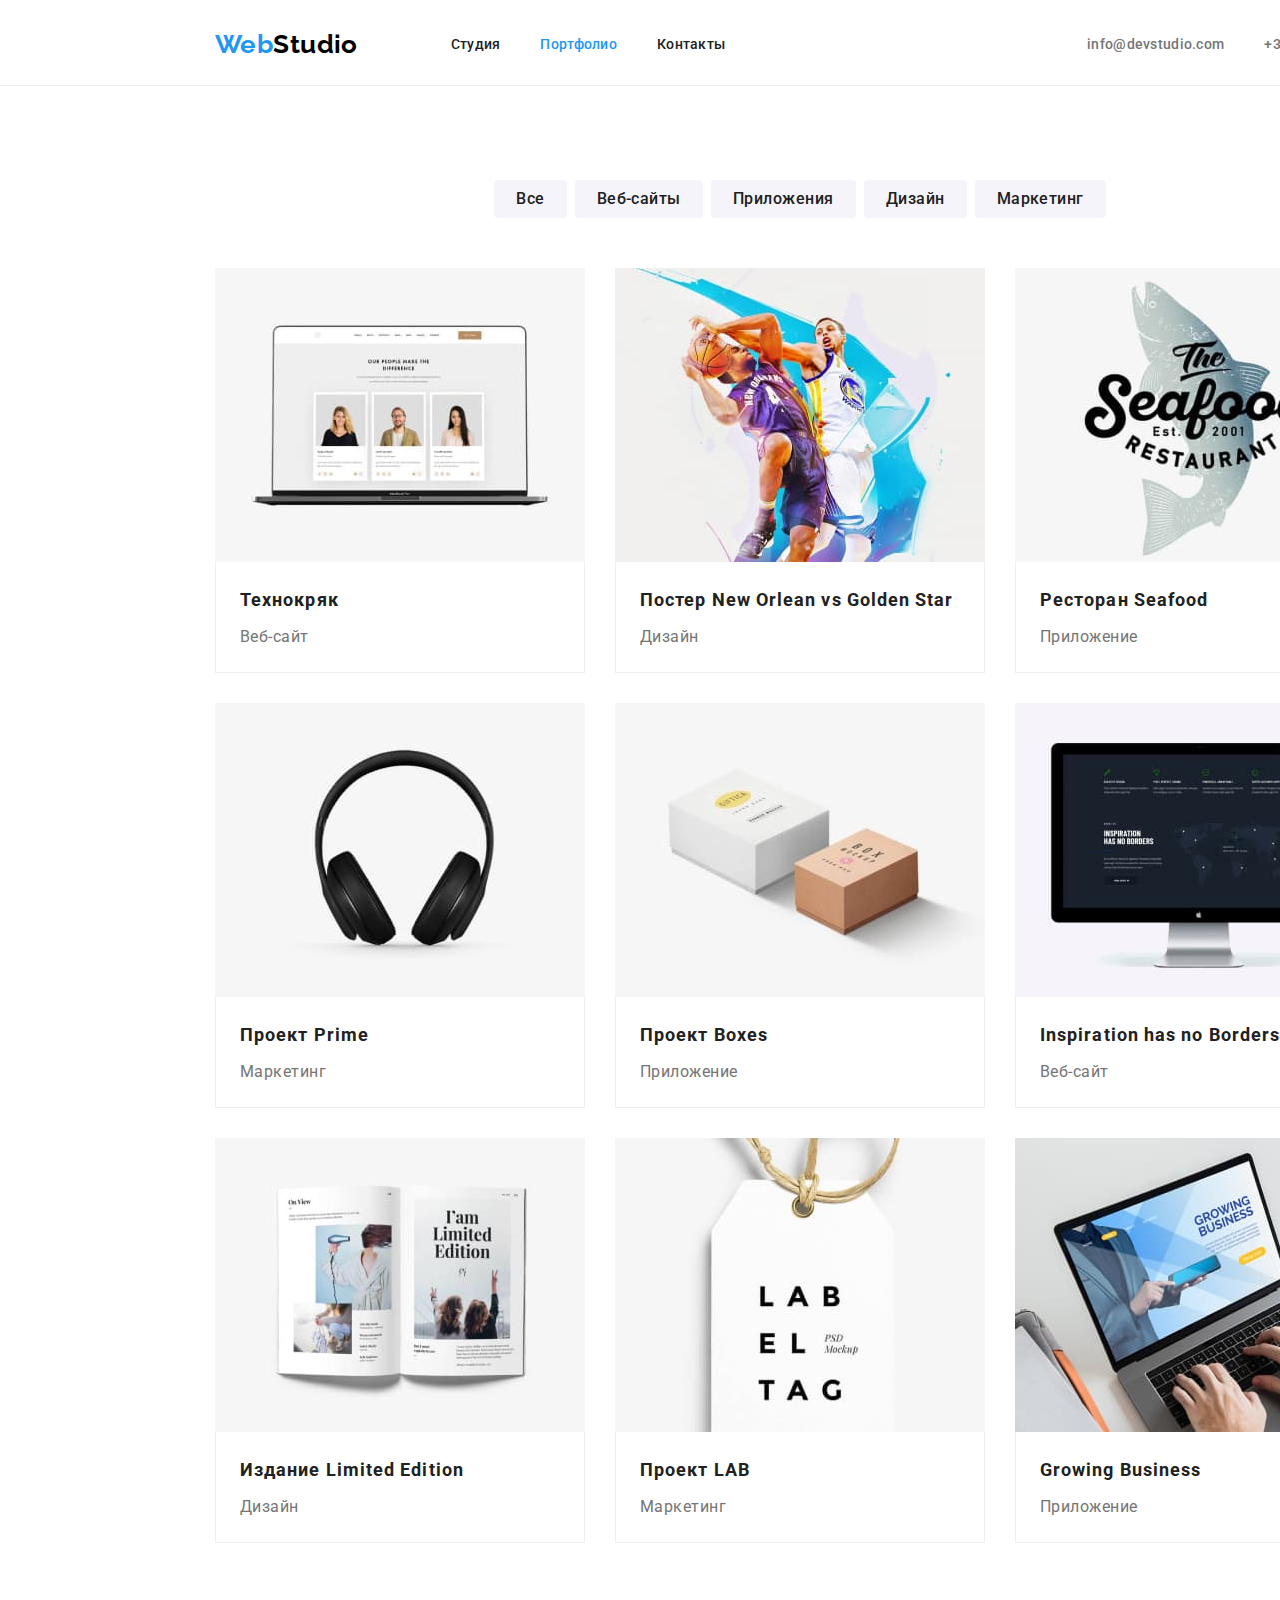
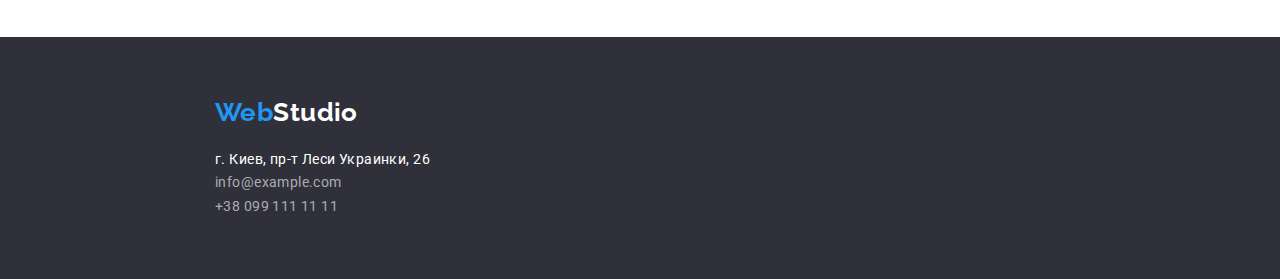
==== portfolio.html @ e00425e2 "hw4" ====
<!DOCTYPE html>
<html lang="ru">

<head>
    <meta charset="UTF-8">
    <meta http-equiv="X-UA-Compatible" content="IE=edge">
    <meta name="viewport" content="width=device-width, initial-scale=1.0">
    <title>Вебстудия</title>

    <link rel="preconnect" href="https://fonts.gstatic.com">
    <link
        href="https://fonts.googleapis.com/css2?family=Raleway:wght@700&family=Roboto:wght@400;500;700;900&display=swap"
        rel="stylesheet">
    <link rel="stylesheet" href="https://cdnjs.cloudflare.com/ajax/libs/modern-normalize/1.0.0/modern-normalize.min.css">
    <link rel="stylesheet" href="./css/style.css">
</head>

<body>
    <header class="header">
        <div class="container">
            <nav class="navigation">
                <a href="#" class="logo"><span class="logo-web">Web</span><span class="logo-studio">Studio</span></a>
                <ul class="list site-nav">
                    <li class="item"><a href="./index.html" class="nav-item">Студия</a></li>
                    <li class="item"><a href="./portfolio.html" class="nav-item  current">Портфолио</a></li>
                    <li class="item"><a href="#" class="nav-item" current>Контакты</a></li>
                </ul>
            </nav>
            <ul class="list auth-nav">
                <li class="item"><a href="mailto:info@devstudio.com" class="contacts-item">info@devstudio.com</a></li>
                <li class="item"><a href="tel:+380961111111" class="contacts-item">+38 096 111 11 11</a></li>
            </ul>                 
        </div>
    </header>

    <main>
        <section class="container section">
            <h1: hidden>Наши работы</h1:>
            <!-- Filters -->
        
            <ul class="filters list">
                <li class="item"><button type="button" class="btn btn-secondary">Все</li>
                <li class="item"><button type="button" class="btn btn-secondary">Веб-сайты</li>
                <li class="item"><button type="button" class="btn btn-secondary">Приложения</li>
                <li class="item"><button type="button" class="btn btn-secondary">Дизайн</li>
                <li class="item"><button type="button" class="btn btn-secondary">Маркетинг</li>
            </ul>      
            <!-- /Filters -->

            <!-- Projects -->        
            <ul class="projects list">
                <li class="item">
                    <img class="prodject-img" src="./images/img-portfolio/img-pf-1.jpg" alt="Три сотрудника компании" width="370">
                    <div class="prodject-dscr">
                        <h2 class="prodject-title">Технокряк</h2>
                        <p class="prodject-text">Веб-сайт</p>
                    </div>                       
                </li>
                <li class="item">
                    <img class="prodject-img" src="./images/img-portfolio/img-pf-2.jpg" alt="Два баскетболиста" width="370">
                    <div class="prodject-dscr">
                        <h2 class="prodject-title">Постер New Orlean vs Golden Star</h2>
                        <p class="prodject-text">Дизайн</p> 
                    </div>               
                </li>
                <li class="item">
                    <img class="prodject-img" src="./images/img-portfolio/img-pf-3.jpg" alt="Логотип морского ресторана" width="370">
                    <div class="prodject-dscr">
                        <h2 class="prodject-title">Ресторан Seafood</h2>
                        <p class="prodject-text">Приложение</p>
                    </div>               
                </li>
                <li class="item">
                    <img class="prodject-img" src="./images/img-portfolio/img-pf-4.jpg" alt="Наушники" width="370">
                    <div class="prodject-dscr">
                        <h2 class="prodject-title">Проект Prime</h2>
                        <p class="prodject-text">Маркетинг</p>   
                    </div>                     
                </li>
                <li class="item">
                    <img class="prodject-img" src="./images/img-portfolio/img-pf-5.jpg" alt="Две коробочки" width="370">
                    <div class="prodject-dscr">
                        <h2 class="prodject-title">Проект Boxes</h2>
                        <p class="prodject-text">Приложение</p>
                    </div>               
                </li>
                <li class="item">
                    <img class="prodject-img" src="./images/img-portfolio/img-pf-6.jpg" alt="Монитор" width="370">
                    <div class="prodject-dscr">
                        <h2 class="prodject-title">Inspiration has no Borders</h2>
                        <p class="prodject-text">Веб-сайт</p>  
                    </div>               
                </li>
                <li class="item">
                    <img class="prodject-img" src="./images/img-portfolio/img-pf-7.jpg" alt="Разворот журнала" width="370">
                    <div class="prodject-dscr">
                        <h2 class="prodject-title">Издание Limited Edition</h2>
                        <p class="prodject-text">Дизайн</p>                           
                    </div>               
                </li>
                <li class="item">
                    <img class="prodject-img" src="./images/img-portfolio/img-pf-8.jpg" alt="Бирка" width="370">
                    <div class="prodject-dscr">
                        <h2 class="prodject-title">Проект LAB</h2>
                        <p class="prodject-text">Маркетинг</p>                          
                    </div>               
                </li>
                <li class="item">
                    <img class="prodject-img" src="./images/img-portfolio/img-pf-9.jpg" alt="Работа на ноутбуке" width="370">
                    <div class="prodject-dscr">
                        <h2 class="prodject-title">Growing Business</h2>
                        <p class="prodject-text">Приложение</p>
                    </div>               
                </li>
            </ul>
        </section>
        <!-- /Projects -->

    </main>

    <footer class="footer">
        <div class="container">
            <a href="#" class="logo"><span class="logo-web">Web</span><span class="logo-studio-down">Studio</span></a>
            <address class="address">
                г. Киев, пр-т Леси Украинки, 26
                <ul class="list">
                    <li><a href="mailto:info@example.com" class="address-item">info@example.com</a></li>
                    <li><a href="tel:+380991111111" class="address-item">+38 099 111 11 11</a></li>
                </ul>
            </address>
        </div>
    </footer>
    
</body>
    
</html>
---- css/style.css ----
:root {
    --primary-text-color: #212121;
    --text-color-light: #757575;
    --accent-color: #2196f3;
    --text-color-white: #ffffff;
    --text-color-black: #000000;
    --text-color-footer-auth: rgba(255, 255, 255, 0.6);
    --bgc-color-secondary: #f5f4fa;
    --bgc-color: #2f303a;
    --border-color: #eeeeee;
}

html {
    box-sizing: border-box;
}

*,
*::before,
*::after {
    box-sizing: inherit;
}

body {
    background-color: var(--text-color-white);
    color: var(--primary-text-color);
    font-family: 'Roboto', sans-serif;
    font-style: normal;
    font-weight: 400;
    font-size: 14px;
    letter-spacing: 0.03em;
    width: 1600px;
}

h1,
h2,
h3,
p {
    margin: 0;
    padding: 0;
}

.list {
    padding-inline: 0;
    margin: 0;
    padding: 0;
    list-style: none;
}

.container {
    margin-left: auto;
    margin-right: auto;
    width: 1200px;
    padding-left: 15px;
    padding-right: 15px;
}

.section {
    padding-top: 94px;
    padding-bottom: 94px;
}

.section:nth-child(2n + 4) {
    background-color: var(--bgc-color-secondary);
}

/* logo */
.header .logo {
    margin-right: 93px;
}

.logo {
    font-family: 'Raleway', sans-serif;
    font-weight: 700;
    font-size: 26px;
    line-height: 1.19;
    text-decoration: none;
}

.logo-web {
    color: var(--accent-color);
}

.logo-studio {
    color: var(--text-color-black);
}

.logo-studio-down {
    color: var(--text-color-white);
}
/* /logo */

/* NAVIGATION */
.header {
    padding-top: 29px;
    padding-bottom: 25px;
    border-bottom: 1px solid #ececec;
}

.header .container {
    display: flex;
    align-items: center;
}

.navigation {
    display: flex;
    align-items: center;
}

.header .list {
    display: flex;
    align-items: center;
}

.auth-nav {
    display: flex;
    margin-left: auto;
}

/* .site-nav .item:not(:last-child),
.auth-nav .item:not(:last-child) {
    margin-right: 50px;
} */

.site-nav .item + .item,
.auth-nav .item + .item {
    margin-left: 40px;
}

.nav-item {
    padding: 32px 0;

    text-decoration: none;
    color: var(--primary-text-color);
    font-weight: 500;
    line-height: 1.14;
    letter-spacing: 0.02em;
}

.nav-item.current {
    color: var(--accent-color);
}

.nav-item:hover,
.nav-item:focus {
    color: var(--accent-color);
}

.contacts-item {
    padding: 32px 0;

    color: var(--text-color-light);

    font-weight: 500;
    font-size: 14px;
    line-height: 1.14;
    letter-spacing: 0.02em;
    text-decoration: none;
}

.contacts-item:hover,
.contacts-item:focus {
    color: var(--accent-color);
}
/* /NAVIGATION */

/* HERO */
.main-section {
    background-color: var(--bgc-color);
}

.main-section .container {
    padding: 200px 0;
    text-align: center;
}

.main-title {
    color: var(--text-color-white);

    text-transform: uppercase;
    font-weight: 900;
    font-size: 44px;
    line-height: 1.36;
    letter-spacing: 0.06em;
}

.box-main-title {
    width: 696px;
    margin: 0 auto 30px auto;
}

.btn {
    cursor: pointer;
    border-radius: 4px;
    border: 3px solid transparent;
}

.btn-primary {
    padding: 10px 32px;

    color: var(--text-color-white);
    background-color: var(--accent-color);

    font-weight: 700;
    font-size: 16px;
    line-height: 1.87;
    letter-spacing: 0.06em;
}

.btn-secondary {
    padding: 6px 22px;

    color: var(--primary-text-color);
    background-color: var(--bgc-color-secondary);

    font-weight: 500;
    font-size: 16px;
    line-height: 1.62;
    letter-spacing: 0.03em;
}

.btn-secondary:hover,
.btn-secondary:focus {
    color: var(--text-color-white);
    background-color: var(--accent-color);
}
/* /HERO */

/* FEATURES */
.feature-list {
    display: flex;
}

.feature-list .item {
    width: 270px;
}

.feature-list .item + .item {
    margin-left: 30px;
    display: block;
}

.section.no-padding {
    padding-bottom: 0;
}

.features-title {
    margin-bottom: 10px;

    font-size: inherit;
    font-weight: 700;
    line-height: 1.14;
    text-transform: uppercase;
}

.features-text {
    color: var(--text-color-light);
    line-height: 1.71;
}
/* /FEATURES */

/* ABOUT */
.about-list {
    display: flex;
    justify-content: space-between;
}

.section-title {
    margin-bottom: 50px;

    font-weight: 700;
    font-size: 36px;
    line-height: 1.16;
    text-align: center;
}

.about-img {
    display: block;
}
/* /ABOUT */

/* TEAM */
.team-list .item {
    display: block;
    background-color: var(--text-color-white);
    text-align: center;
    box-shadow: 0px 1px 3px rgba(0, 0, 0, 0.12), 0px 1px 1px rgba(0, 0, 0, 0.14),
        0px 2px 1px rgba(0, 0, 0, 0.2);
    border-radius: 0px 0px 4px 4px;
}

.team-list {
    display: flex;
    justify-content: space-between;
}

.team-dscr {
    padding-top: 30px;
    padding-bottom: 30px;
    width: 270px;
}

.team-card-title {
    margin-bottom: 10px;

    color: var(--primary-text-color);

    font-weight: 500;
    font-size: 16px;
    line-height: 1.18;
}

.team-card-text {
    color: var(--text-color-light);

    font-size: 16px;
    line-height: 1.18;
}

.team-card-img {
    display: block;
}
/* /TEAM */

/* FOOTER */
.footer {
    padding: 60px 0;
    background-color: var(--bgc-color);
}

.address {
    margin-top: 20px;

    font-style: normal;
    line-height: 1.71;
    color: var(--text-color-white);
}

.address-item {
    display: block;
    /* margin-top: 9px; */
    text-decoration: none;
    color: var(--text-color-footer-auth);
}

.address .item {
    margin-top: 9px;
}

.address-item:hover,
.address-item:focus {
    color: var(--accent-color);
}
/* FOOTER */

/* PAGE PORTFOLIO */

/* FILTERS */
.container .filters {
    display: flex;
    justify-content: center;
    margin-bottom: 50px;
}

.filters .item + .item {
    margin-left: 8px;
}

.btn-secondary {
    color: var(--primary-text-color);
    background-color: var(--bgc-color-secondary);

    font-weight: 500;
    font-size: 16px;
    line-height: 1.62;

    padding: 6px 22px;
    border-radius: 4px;
    border: none;
}

.btn-secondary:hover,
.btn-secondary:focus {
    color: var(--text-color-white);
    background-color: var(--accent-color);
}
/* /FILTERS */

/* PROJECTS */
.projects {
    display: flex;
    flex-wrap: wrap;
}

.prodject-title {
    margin-bottom: 4px;

    color: var(--primary-text-color);
    font-weight: 700;

    font-size: 18px;
    line-height: 2;
    letter-spacing: 0.06em;
}

.prodject-text {
    font-size: 16px;
    line-height: 1.87;
    letter-spacing: 0.03em;
    color: var(--text-color-light);
}

.prodject-img {
    display: block;
}

.projects .item {
    margin-right: 30px;
    margin-bottom: 30px;
    width: 370px;
}

.projects .item:nth-child(3n) {
    margin-right: 0;
}

.projects .item:nth-last-child(-n + 3) {
    margin-bottom: 0;
}

.prodject-dscr {
    border: 1px solid var(--border-color);
    border-top: none;
    padding: 20px 24px;
}

/* .projects .item {
    margin-bottom: 30px;
} */

/* /PROJECTS */
/* /PORTFOLIO */ ;
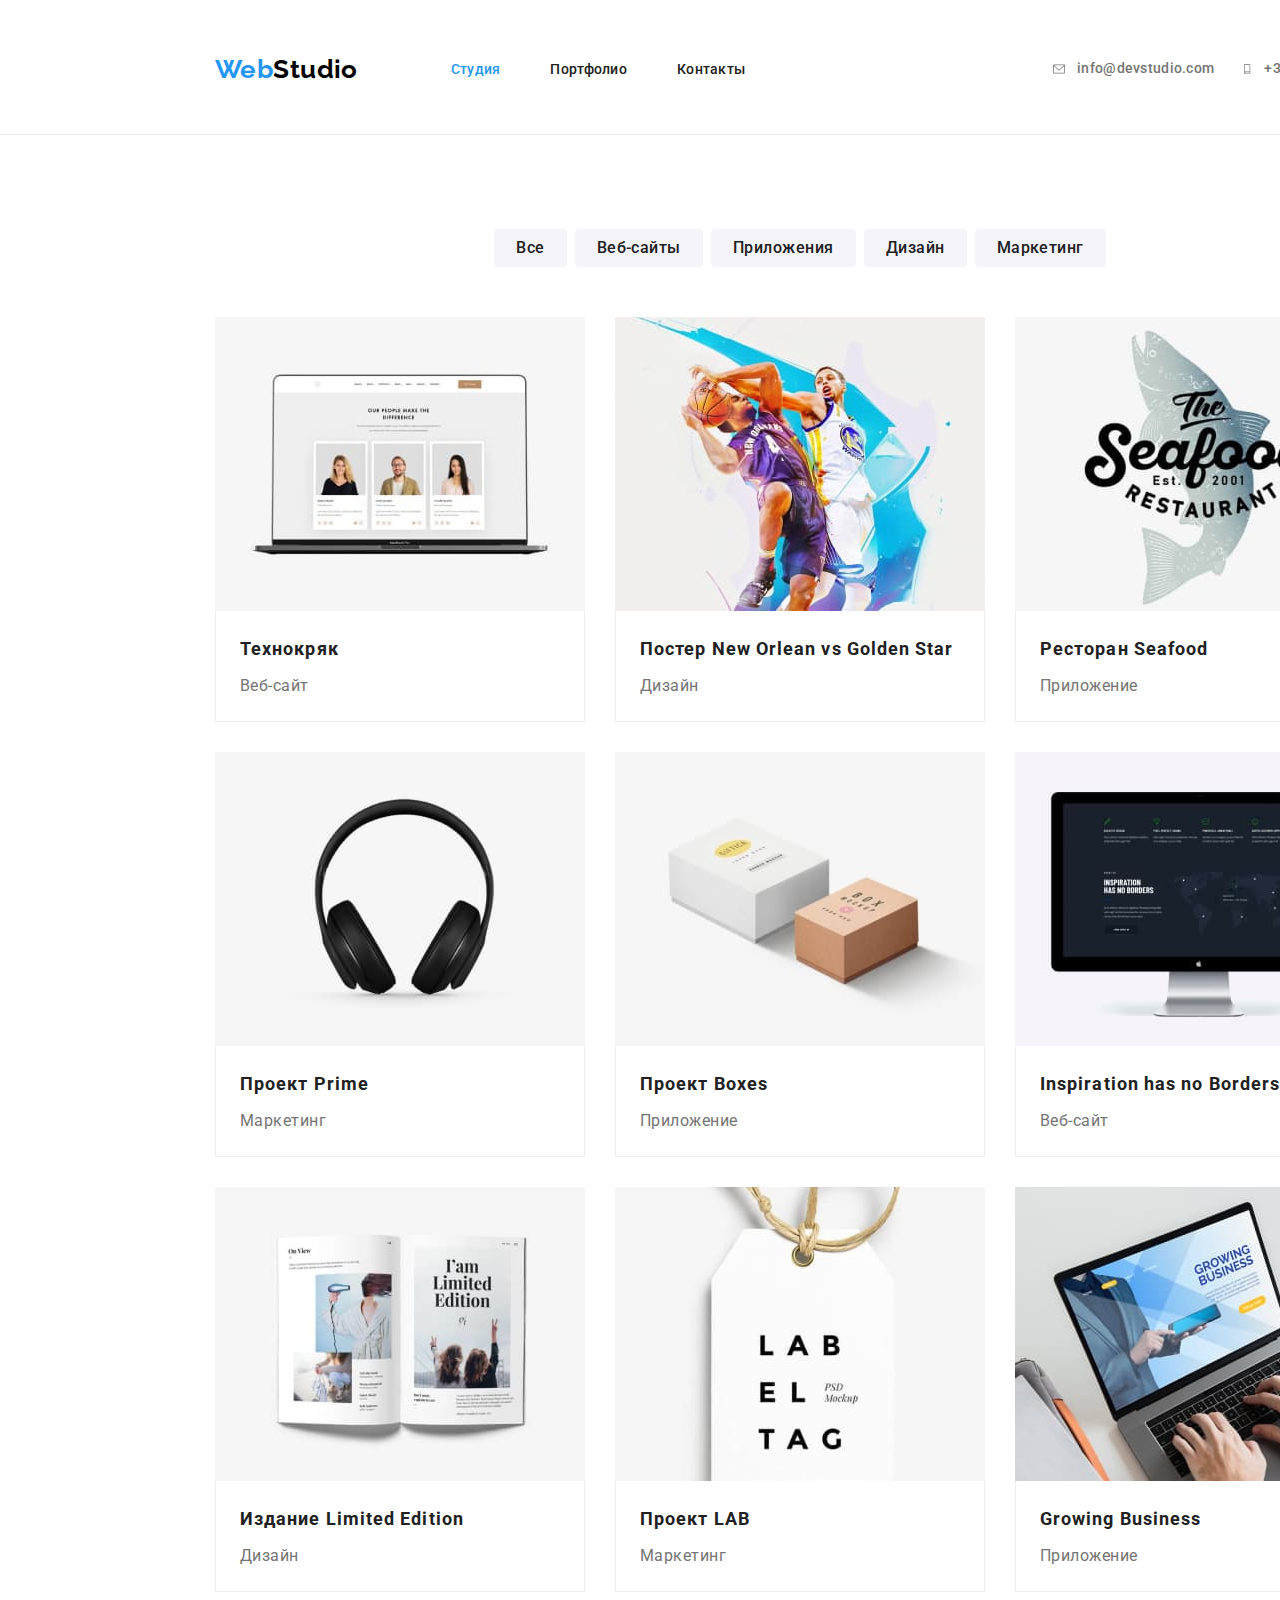
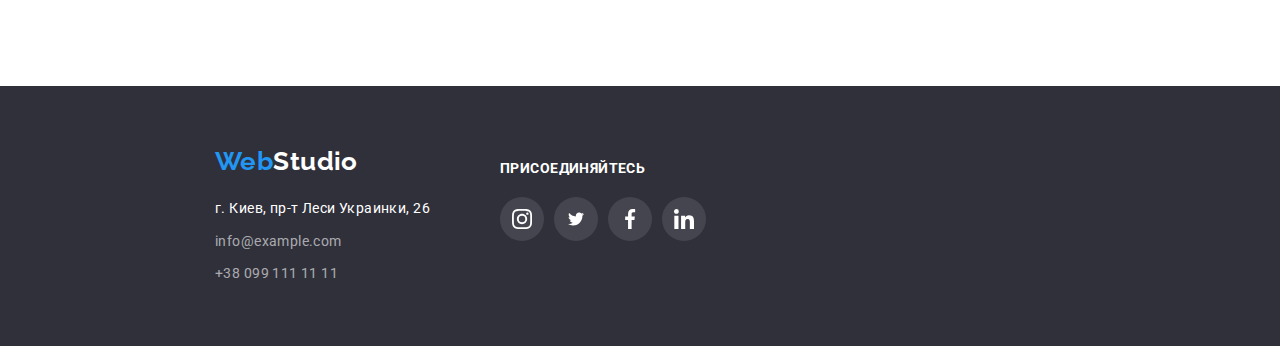
==== commit a0af1f99: "hw4 вместо hw3" ====
--- a/portfolio.html
+++ b/portfolio.html
@@ -21,29 +21,45 @@
             <nav class="navigation">
                 <a href="#" class="logo"><span class="logo-web">Web</span><span class="logo-studio">Studio</span></a>
                 <ul class="list site-nav">
-                    <li class="item"><a href="./index.html" class="nav-item">Студия</a></li>
-                    <li class="item"><a href="./portfolio.html" class="nav-item  current">Портфолио</a></li>
-                    <li class="item"><a href="#" class="nav-item" current>Контакты</a></li>
+                    <li class="item"><a href="./index.html" class="nav-item current">Студия</a></li>
+                    <li class="item"><a href="./portfolio.html" class="nav-item">Портфолио</a></li>
+                    <li class="item"><a href="#" class="nav-item">Контакты</a></li>
                 </ul>
             </nav>
             <ul class="list auth-nav">
-                <li class="item"><a href="mailto:info@devstudio.com" class="contacts-item">info@devstudio.com</a></li>
-                <li class="item"><a href="tel:+380961111111" class="contacts-item">+38 096 111 11 11</a></li>
-            </ul>                 
+                <li class="item">
+                    <a class="contacts-item" href="mailto:info@devstudio.com">
+                        <svg class="contact-icon" width="16" height="12">
+                            <use href="./images/sprite.svg#icon-envelope"></use>
+                        </svg>
+                        info@devstudio.com
+                    </a>
+                </li>
+                <li class="item">
+                    <a class="contacts-item" href="tel:+380961111111">
+                        <svg class="contact-icon" width="10" height="16">
+                            <use href="./images/sprite.svg#icon-smartphone"></use>
+                        </svg>
+                        +38 096 111 11 11
+                    </a>
+                </li>
+            </ul>
+    
         </div>
     </header>
 
+
     <main>
         <section class="container section">
-            <h1: hidden>Наши работы</h1:>
+            <h1 hidden>Наши работы</h1>
             <!-- Filters -->
         
             <ul class="filters list">
-                <li class="item"><button type="button" class="btn btn-secondary">Все</li>
-                <li class="item"><button type="button" class="btn btn-secondary">Веб-сайты</li>
-                <li class="item"><button type="button" class="btn btn-secondary">Приложения</li>
-                <li class="item"><button type="button" class="btn btn-secondary">Дизайн</li>
-                <li class="item"><button type="button" class="btn btn-secondary">Маркетинг</li>
+                <li class="item"><button type="button" class="btn btn-secondary">Все</button></li>
+                <li class="item"><button type="button" class="btn btn-secondary">Веб-сайты</button></li>
+                <li class="item"><button type="button" class="btn btn-secondary">Приложения</button></li>
+                <li class="item"><button type="button" class="btn btn-secondary">Дизайн</button></li>
+                <li class="item"><button type="button" class="btn btn-secondary">Маркетинг</button></li>
             </ul>      
             <!-- /Filters -->
 
@@ -119,17 +135,56 @@
     </main>
 
     <footer class="footer">
-        <div class="container">
-            <a href="#" class="logo"><span class="logo-web">Web</span><span class="logo-studio-down">Studio</span></a>
-            <address class="address">
-                г. Киев, пр-т Леси Украинки, 26
-                <ul class="list">
-                    <li><a href="mailto:info@example.com" class="address-item">info@example.com</a></li>
-                    <li><a href="tel:+380991111111" class="address-item">+38 099 111 11 11</a></li>
+        <div class="container footer-box">
+            <div class="auth-footer">
+                <a href="#" class="logo"><span class="logo-web">Web</span><span class="logo-studio-down">Studio</span></a>
+                <address class="address">
+                    г. Киев, пр-т Леси Украинки, 26
+                    <ul class="list">
+                        <li class="item"><a href="mailto:info@example.com" class="address-item">info@example.com</a></li>
+                        <li class="item"><a href="tel:+380991111111" class="address-item">+38 099 111 11 11</a></li>
+                    </ul>
+                </address>
+            </div>
+            <div class="social-footer">
+                <p class="social-title">Присоединяйтесь</p>
+                <ul class="social-list-footer list">
+                    <li class="social-item">
+                        <a class="social-link social-link-footer" href="" aria-label="Иконка Инстаграм">
+                            <svg class="social-icon-footer" width="20" height="20">
+                                <use href="./images/sprite.svg#icon-instagram"></use>
+                            </svg>
+                        </a>
+                    </li>
+                    <li class="social-item">
+                        <a class="social-link social-link-footer" href="" aria-label="Иконка Твиттер">
+                            <svg class="social-icon-footer" width="20" height="16">
+                                <use href="./images/sprite.svg#icon-twitter"></use>
+                            </svg>
+                        </a>
+                    </li>
+                    <li class="social-item">
+                        <a class="social-link social-link-footer" href="" aria-label="Иконка Фэйсбук">
+                            <svg class="social-icon-footer" width="20" height="20">
+                                <use href="./images/sprite.svg#icon-facebook"></use>
+                            </svg>
+                        </a>
+                    </li>
+                    <li class="social-item">
+                        <a class="social-link social-link-footer" href="" aria-label="Иконка Линкедин">
+                            <svg class="social-icon-footer" width="20" height="20">
+                                <use href="./images/sprite.svg#icon-linkedin"></use>
+                            </svg>
+                        </a>
+                    </li>
                 </ul>
-            </address>
+    
+            </div>
+    
         </div>
+    
     </footer>
+
     
 </body>
     
--- a/css/style.css
+++ b/css/style.css
@@ -8,6 +8,8 @@
     --bgc-color-secondary: #f5f4fa;
     --bgc-color: #2f303a;
     --border-color: #eeeeee;
+    --bgc-img: rgba(47, 48, 58, 0.4);
+    --icon-color: #afb1b8;
 }
 
 html {
@@ -121,9 +123,12 @@
     margin-right: 50px;
 } */
 
-.site-nav .item + .item,
+.site-nav .item + .item {
+    margin-left: 50px;
+}
+
 .auth-nav .item + .item {
-    margin-left: 40px;
+    margin-left: 30px;
 }
 
 .nav-item {
@@ -146,10 +151,11 @@
 }
 
 .contacts-item {
+    display: inline-flex;
+    align-items: center;
+    background-size: contain;
     padding: 32px 0;
-
     color: var(--text-color-light);
-
     font-weight: 500;
     font-size: 14px;
     line-height: 1.14;
@@ -157,15 +163,37 @@
     text-decoration: none;
 }
 
+.contact-icon {
+    margin-right: 10px;
+    fill: var(--text-color-light);
+    background-size: contain;
+}
+
 .contacts-item:hover,
 .contacts-item:focus {
     color: var(--accent-color);
 }
+
+.contacts-item:hover .contact-icon,
+.contacts-item:focus .contact-icon {
+    fill: var(--accent-color);
+}
+
 /* /NAVIGATION */
 
 /* HERO */
 .main-section {
+    max-width: 1600px;
+    height: 600px;
+    background-size: cover;
+    background-position: center;
+    background-image: linear-gradient(
+            rgba(47, 48, 58, 0.4),
+            rgba(47, 48, 58, 0.4)
+        ),
+        url(../images/img-main/bg-hero.jpg);
     background-color: var(--bgc-color);
+    background-repeat: no-repeat;
 }
 
 .main-section .container {
@@ -256,6 +284,49 @@
     color: var(--text-color-light);
     line-height: 1.71;
 }
+
+.feature-box {
+    display: flex;
+    align-items: center;
+    justify-content: center;
+    margin-bottom: 30px;
+    width: 270px;
+    height: 120px;
+    background-color: var(--bgc-color-secondary);
+}
+
+/* .antenna::before {
+    content: '';
+    background-image: url(../images/icon/antenna.svg);
+}
+
+.clock::before {
+    content: '';
+    background-image: url(../images/icon/clock.svg);
+}
+
+.diagram::before {
+    content: '';
+    background-image: url(../images/icon/diagram.svg);
+}
+
+.astronaut::before {
+    content: '';
+    background-image: url(../images/icon/astronaut.svg);
+}
+
+.features-title::before {
+    content: '';
+
+    background-repeat: no-repeat;
+    background-position: center;
+
+    margin-bottom: 30px;
+    display: block;
+    width: 270px;
+    height: 120px;
+    background-color: var(--bgc-color-secondary);
+} */
 /* /FEATURES */
 
 /* ABOUT */
@@ -314,19 +385,90 @@
 
     font-size: 16px;
     line-height: 1.18;
+
+    margin-bottom: 16px;
 }
 
 .team-card-img {
     display: block;
 }
+
+.social-list {
+    display: flex;
+    justify-content: space-between;
+    margin: 0;
+    padding-left: 32px;
+    padding-right: 32px;
+}
+
+.social-link {
+    display: flex;
+    justify-content: center;
+    align-items: center;
+    width: 44px;
+    height: 44px;
+    border-radius: 50%;
+    cursor: pointer;
+}
+
+.social-link:hover {
+    background-color: var(--accent-color);
+}
+
+.social-link:hover .social-icon {
+    fill: var(--text-color-white);
+}
+
+.social-icon {
+    fill: var(--icon-color);
+}
+
+/* .social-item:not(:last-child) {
+    margin-right: 10px;
+} */
+
 /* /TEAM */
+
+/* CLIENTS */
+.clients-list {
+    display: inline-flex;
+    padding: 0 215px;
+}
+.client-box {
+    display: flex;
+    align-items: center;
+    justify-content: center;
+    width: 170px;
+    height: 92px;
+    border: 1px solid var(--icon-color);
+    border-radius: 4px;
+}
+.clients-list li + li {
+    margin-left: 30px;
+}
+
+.client-icon {
+    fill: #afb1b8;
+}
+
+.client-box:hover {
+    border: 1px solid var(--accent-color);
+}
+.client-box:hover .client-icon {
+    fill: var(--accent-color);
+}
+
+/* /CLIENTS */
 
 /* FOOTER */
 .footer {
-    padding: 60px 0;
     background-color: var(--bgc-color);
 }
 
+.footer-box {
+    display: flex;
+    justify-content: flex-start;
+}
 .address {
     margin-top: 20px;
 
@@ -350,6 +492,50 @@
 .address-item:focus {
     color: var(--accent-color);
 }
+
+.social-title {
+    font-weight: 700;
+    font-size: 14px;
+    line-height: 1.14em;
+    letter-spacing: 0.03em;
+    color: var(--text-color-white);
+    text-transform: uppercase;
+    margin-bottom: 20px;
+}
+
+.social-link-footer {
+    background-color: rgba(255, 255, 255, 0.1);
+}
+
+.social-list-footer .social-item:not(:last-child) {
+    margin-right: 10px;
+}
+
+.social-link-footer:hover {
+    fill: var(--text-color-white);
+}
+
+.social-icon-footer {
+    fill: var(--text-color-white);
+}
+
+.social-footer {
+    margin-left: 70px;
+    padding-top: 75px;
+    padding-bottom: 97px;
+    align-items: flex-start;
+}
+
+.auth-footer {
+    padding: 60px 0;
+}
+
+.social-list-footer {
+    display: flex;
+    /* justify-content: ; */
+    /* margin: 0; */
+}
+
 /* FOOTER */
 
 /* PAGE PORTFOLIO */
@@ -382,6 +568,8 @@
 .btn-secondary:focus {
     color: var(--text-color-white);
     background-color: var(--accent-color);
+    box-shadow: 0px 3px 1px rgba(0, 0, 0, 0.1), 0px 1px 2px rgba(0, 0, 0, 0.08),
+        0px 2px 2px rgba(0, 0, 0, 0.12);
 }
 /* /FILTERS */
 
@@ -426,6 +614,11 @@
 .projects .item:nth-last-child(-n + 3) {
     margin-bottom: 0;
 }
+.projects .item:hover,
+.projects .item:focus {
+    box-shadow: 0px 1px 1px rgba(0, 0, 0, 0.12), 0px 4px 4px rgba(0, 0, 0, 0.06),
+        1px 4px 6px rgba(0, 0, 0, 0.16);
+}
 
 .prodject-dscr {
     border: 1px solid var(--border-color);
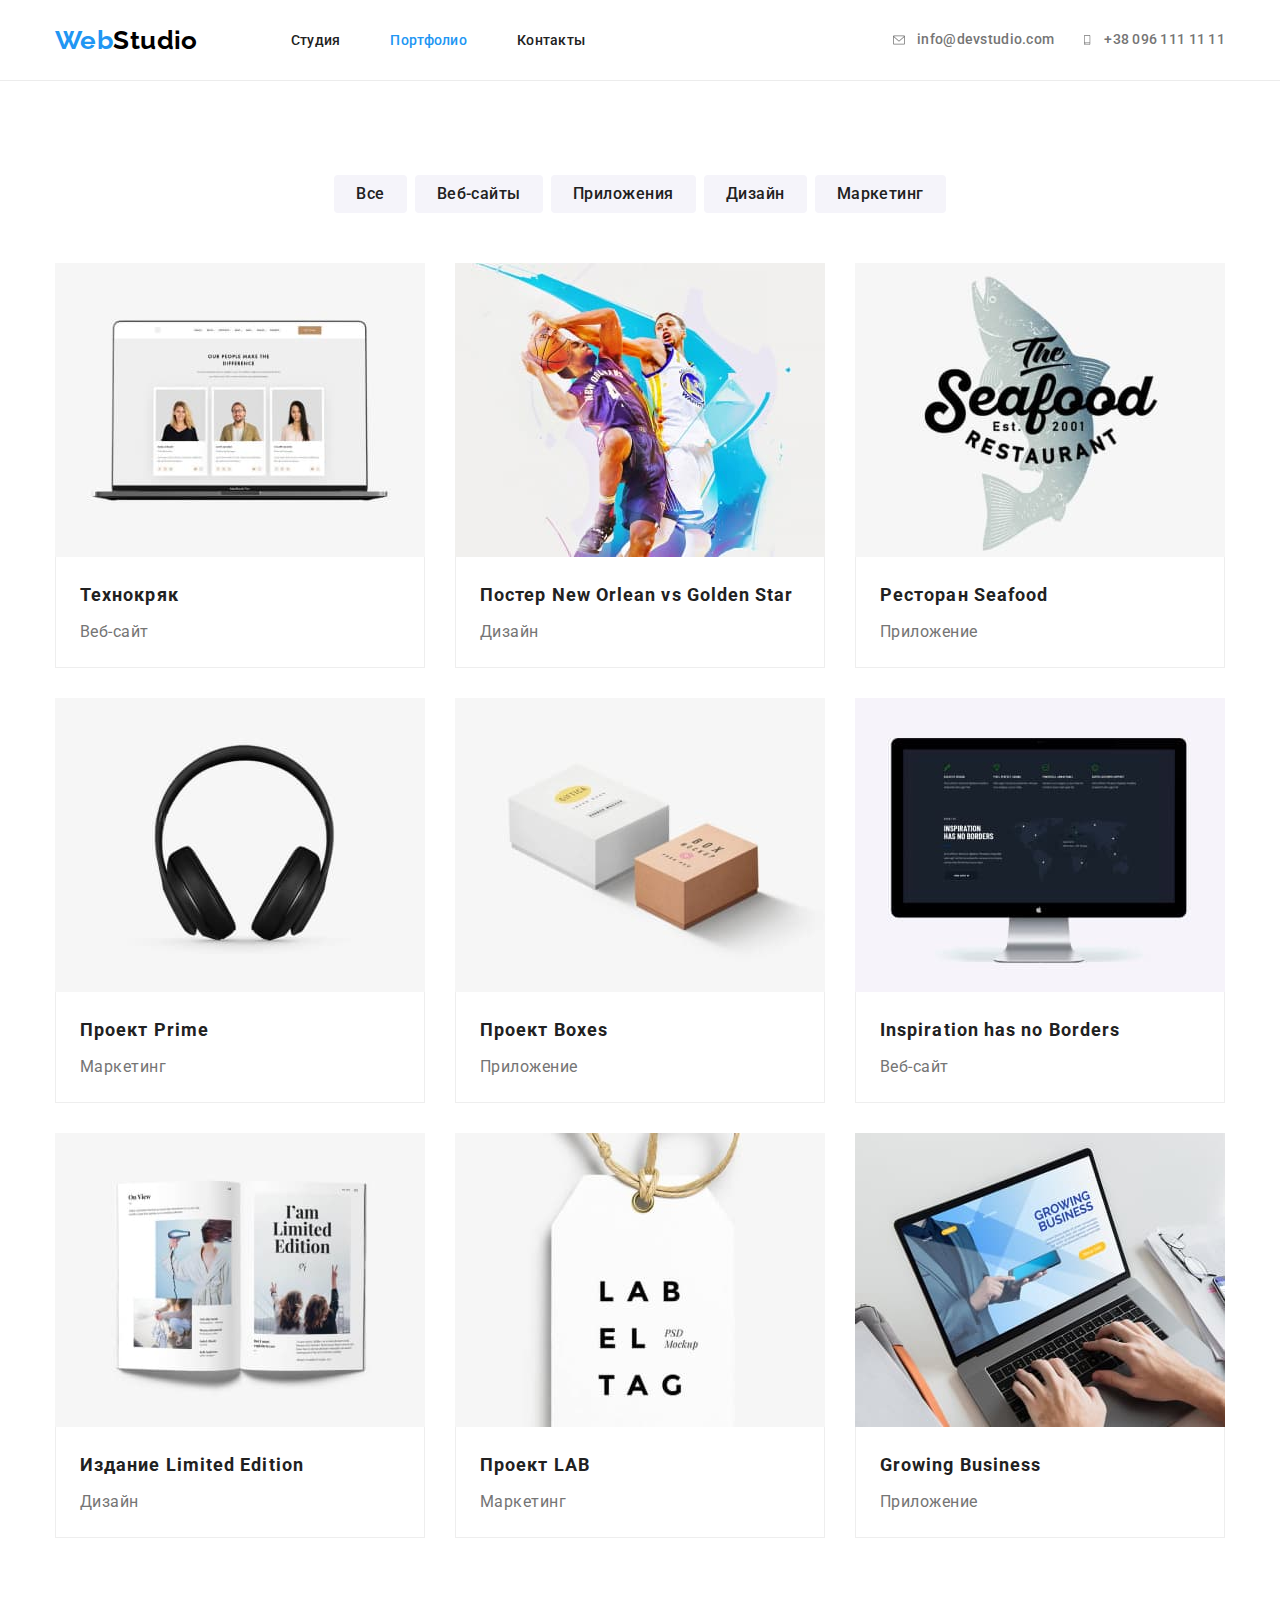
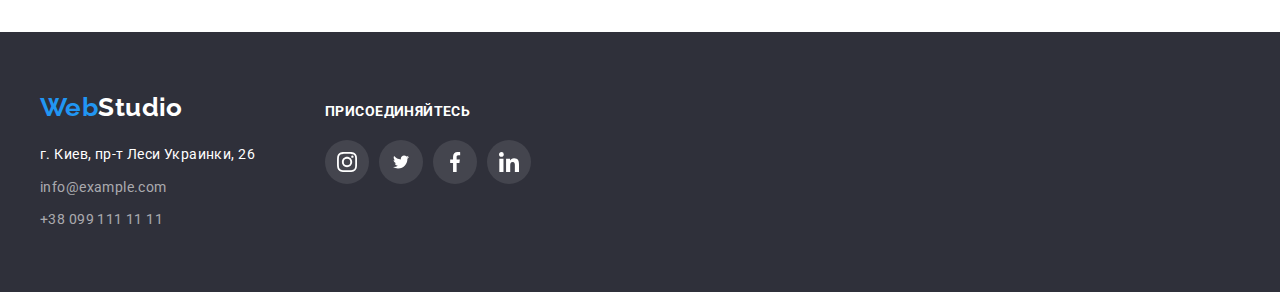
==== commit df4e4e2b: "hw4 after correction" ====
--- a/portfolio.html
+++ b/portfolio.html
@@ -21,8 +21,8 @@
             <nav class="navigation">
                 <a href="#" class="logo"><span class="logo-web">Web</span><span class="logo-studio">Studio</span></a>
                 <ul class="list site-nav">
-                    <li class="item"><a href="./index.html" class="nav-item current">Студия</a></li>
-                    <li class="item"><a href="./portfolio.html" class="nav-item">Портфолио</a></li>
+                    <li class="item"><a href="./index.html" class="nav-item">Студия</a></li>
+                    <li class="item"><a href="./portfolio.html" class="nav-item  current">Портфолио</a></li>
                     <li class="item"><a href="#" class="nav-item">Контакты</a></li>
                 </ul>
             </nav>
--- a/css/style.css
+++ b/css/style.css
@@ -23,6 +23,8 @@
 }
 
 body {
+    max-width: 1600px;
+    margin: 0 auto;
     background-color: var(--text-color-white);
     color: var(--primary-text-color);
     font-family: 'Roboto', sans-serif;
@@ -30,7 +32,6 @@
     font-weight: 400;
     font-size: 14px;
     letter-spacing: 0.03em;
-    width: 1600px;
 }
 
 h1,
@@ -93,8 +94,6 @@
 
 /* NAVIGATION */
 .header {
-    padding-top: 29px;
-    padding-bottom: 25px;
     border-bottom: 1px solid #ececec;
 }
 
@@ -365,9 +364,11 @@
 }
 
 .team-dscr {
+    width: 270px;
     padding-top: 30px;
     padding-bottom: 30px;
-    width: 270px;
+    padding-left: 32px;
+    padding-right: 32px;
 }
 
 .team-card-title {
@@ -397,8 +398,6 @@
     display: flex;
     justify-content: space-between;
     margin: 0;
-    padding-left: 32px;
-    padding-right: 32px;
 }
 
 .social-link {
@@ -432,14 +431,13 @@
 /* CLIENTS */
 .clients-list {
     display: inline-flex;
-    padding: 0 215px;
 }
 .client-box {
     display: flex;
     align-items: center;
     justify-content: center;
     width: 170px;
-    height: 92px;
+    height: 90px;
     border: 1px solid var(--icon-color);
     border-radius: 4px;
 }
@@ -467,7 +465,8 @@
 
 .footer-box {
     display: flex;
-    justify-content: flex-start;
+    align-items: baseline;
+    padding: 60px 0;
 }
 .address {
     margin-top: 20px;
@@ -521,22 +520,15 @@
 
 .social-footer {
     margin-left: 70px;
-    padding-top: 75px;
-    padding-bottom: 97px;
+    padding-top: 12px;
     align-items: flex-start;
 }
 
-.auth-footer {
-    padding: 60px 0;
-}
-
 .social-list-footer {
     display: flex;
-    /* justify-content: ; */
-    /* margin: 0; */
-}
-
-/* FOOTER */
+}
+
+/* /FOOTER */
 
 /* PAGE PORTFOLIO */
 
